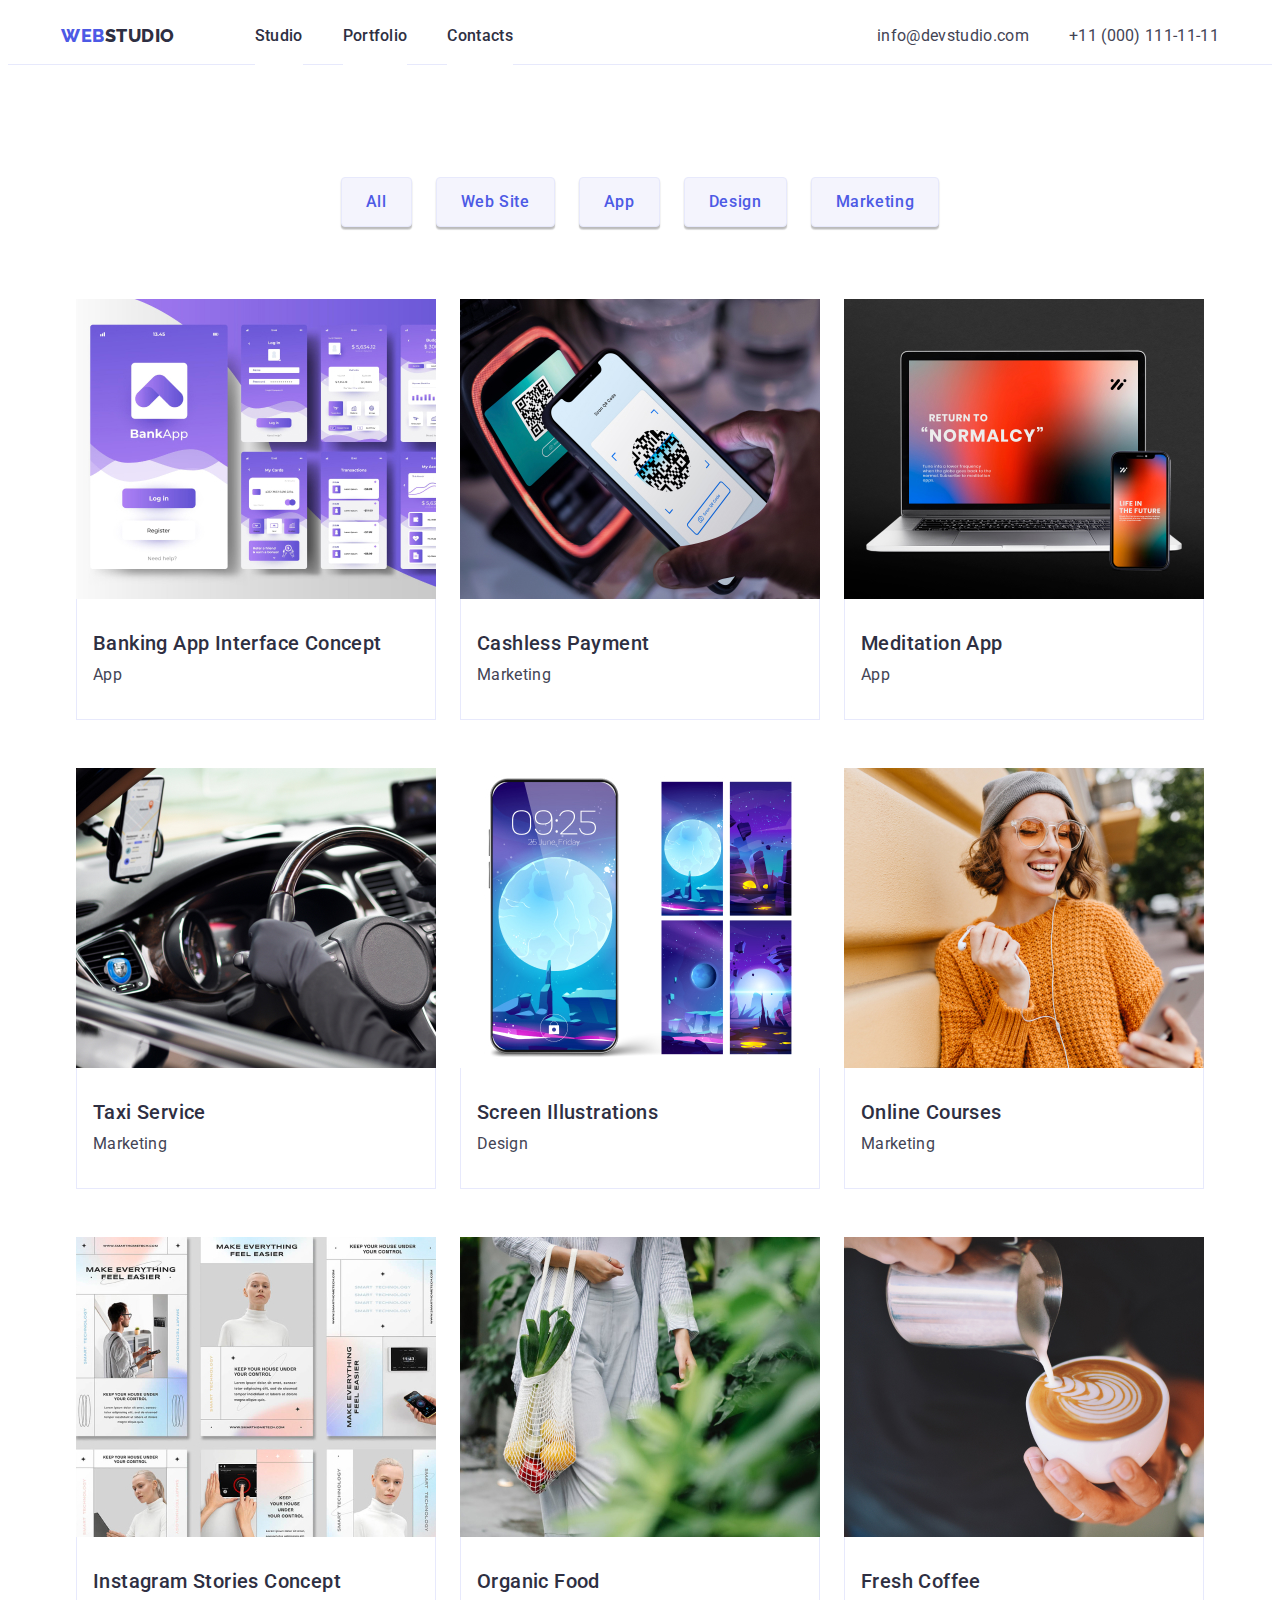
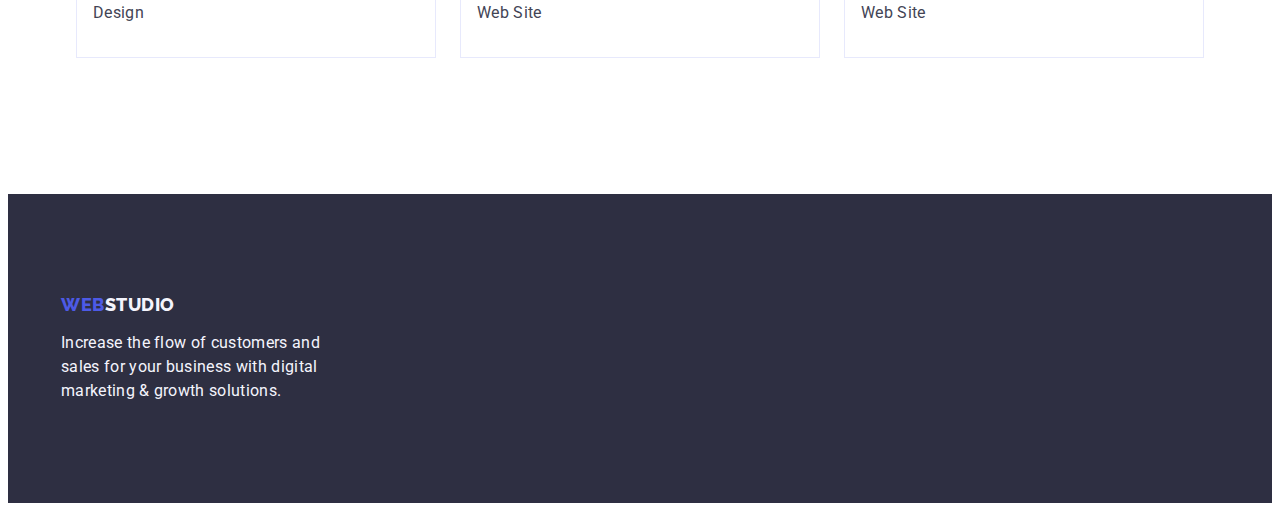
==== portfolio.html @ ab4cda4c "Initial commit" ====
<!DOCTYPE html>
<html lang="en">
  <head>
    <meta charset="UTF-8" />
    <meta name="viewport" content="width=device-width, initial-scale=1.0" />
    <title>Portfolio</title>
    <link
      rel="stylesheet"
      href="https://cdnjs.cloudflare.com/ajax/libs/modern-normalize/2.0.0/modern-normalize.min.css"
      integrity="sha512-4xo8blKMVCiXpTaLzQSLSw3KFOVPWhm/TRtuPVc4WG6kUgjH6J03IBuG7JZPkcWMxJ5huwaBpOpnwYElP/m6wg=="
      crossorigin="anonymous"
      referrerpolicy="no-referrer"
    />
    <!--
    <link rel="stylesheet" href="./css/modern-normalize.css" />
    -->
    <link rel="preconnect" href="https://fonts.googleapis.com" />
    <link rel="preconnect" href="https://fonts.gstatic.com" crossorigin />
    <link
      href="https://fonts.googleapis.com/css2?family=Raleway:wght@800&family=Roboto:wght@400;500;700&display=swap"
      rel="stylesheet"
    />
    <link rel="stylesheet" href="./css/styles.css" />
  </head>
  <body>
    <header class="header-line">
      <div class="container page-header">
        <nav class="page-nav">
          <a class="logo link" href="./index.html">
            WEB<span class="studio">Studio</span>
          </a>
          <ul class="list menu">
            <li><a class="link header-menu" href="./index.html">Studio</a></li>
            <li>
              <a class="link header-menu" href="./portfolio.html">Portfolio</a>
            </li>
            <li><a class="link header-menu" href="">Contacts</a></li>
          </ul>
        </nav>
        <address>
          <ul class="address list">
            <li>
              <a class="link address-color" href="mailto:info@devstudio.com"
                >info@devstudio.com</a
              >
            </li>
            <li>
              <a class="link address-color" href="tel:+110001111111"
                >+11 (000) 111-11-11</a
              >
            </li>
          </ul>
        </address>
      </div>
    </header>

    <main>
      <section class="portfolio">
        <div class="container">
          <h1 class="visually-hidden">Filter</h1>
          <ul class="list filter-flex">
            <li><button class="filter-button" type="button">All</button></li>
            <li>
              <button class="filter-button" type="button">Web Site</button>
            </li>
            <li><button class="filter-button" type="button">App</button></li>
            <li><button class="filter-button" type="button">Design</button></li>
            <li>
              <button class="filter-button" type="button">Marketing</button>
            </li>
          </ul>
          <ul class="list portfolio-flex">
            <li class="portfolio-pic">
              <a class="link" href=""
                ><img
                  src="./images/bankapp.jpg"
                  width="360"
                  alt="Banking App"
                />
                <div class="portfolio-item">
                  <h2 class="portfolio-headline">
                    Banking App Interface Concept
                  </h2>
                  <p class="portfolio-text">App</p>
                </div></a
              >
            </li>
            <li class="portfolio-pic">
              <a class="link" href=""
                ><img src="./images/cashpay.jpg" width="360" alt="Marketing" />
                <div class="portfolio-item">
                  <h2 class="portfolio-headline">Cashless Payment</h2>
                  <p class="portfolio-text">Marketing</p>
                </div></a
              >
            </li>
            <li class="portfolio-pic">
              <a class="link" href=""
                ><img
                  src="./images/mediapp.jpg"
                  width="360"
                  alt="Meditation App"
                />
                <div class="portfolio-item">
                  <h2 class="portfolio-headline">Meditation App</h2>
                  <p class="portfolio-text">App</p>
                </div></a
              >
            </li>
            <li class="portfolio-pic">
              <a class="link" href=""
                ><img
                  src="./images/taxiserv.jpg"
                  width="360"
                  alt="Taxi Service"
                />
                <div class="portfolio-item">
                  <h2 class="portfolio-headline">Taxi Service</h2>
                  <p class="portfolio-text">Marketing</p>
                </div></a
              >
            </li>
            <li class="portfolio-pic">
              <a class="link" href=""
                ><img
                  src="./images/screenillustration.jpg"
                  width="360"
                  alt="Screen Illustrations"
                />
                <div class="portfolio-item">
                  <h2 class="portfolio-headline">Screen Illustrations</h2>
                  <p class="portfolio-text">Design</p>
                </div></a
              >
            </li>
            <li class="portfolio-pic">
              <a class="link" href=""
                ><img
                  src="./images/courses.jpg"
                  width="360"
                  alt="Online Courses"
                />
                <div class="portfolio-item">
                  <h2 class="portfolio-headline">Online Courses</h2>
                  <p class="portfolio-text">Marketing</p>
                </div></a
              >
            </li>
            <li class="portfolio-pic">
              <a class="link" href=""
                ><img
                  src="./images/insta.jpg"
                  width="360"
                  alt="Instagram Stories Concept"
                />
                <div class="portfolio-item">
                  <h2 class="portfolio-headline">Instagram Stories Concept</h2>
                  <p class="portfolio-text">Design</p>
                </div></a
              >
            </li>
            <li class="portfolio-pic">
              <a class="link" href=""
                ><img
                  src="./images/orgfood.jpg"
                  width="360"
                  alt="Organic Food"
                />
                <div class="portfolio-item">
                  <h2 class="portfolio-headline">Organic Food</h2>
                  <p class="portfolio-text">Web Site</p>
                </div></a
              >
            </li>
            <li class="portfolio-pic">
              <a class="link" href=""
                ><img
                  src="./images/freshcoffee.jpg"
                  width="360"
                  alt="Fresh Coffee"
                />
                <div class="portfolio-item">
                  <h2 class="portfolio-headline">Fresh Coffee</h2>
                  <p class="portfolio-text">Web Site</p>
                </div></a
              >
            </li>
          </ul>
        </div>
      </section>
    </main>

    <footer class="footer">
      <div class="container">
        <a class="logo link footer-block" href="./index.html">
          WEB<span class="studio-footer">Studio</span>
        </a>
        <p class="footer-text">
          Increase the flow of customers and sales for your business with
          digital marketing & growth solutions.
        </p>
      </div>
    </footer>
  </body>
</html>
---- css/styles.css ----
/* ================ VARIABLES ================ */

:root {
  --global-font: 'Roboto', sans-serif;
  --second-font: 'Raleway', sans-serif;
  --global-text-color: #434455;
  --second-text-color: #2e2f42;
  --background-color-white: #fff;
  --background-color-grey: #f4f4fd;
  --global-color-blue: #4d5ae5;
  --active-button: #404bbf;
  --border-color: #e7e9fc;
}

/* ================ VARIABLES ================ */

/* ================ COMMON ================ */

h1,
h2,
h3,
h4,
p {
  margin-top: 0;
  margin-bottom: 0;
}

ul,
li {
  margin-left: 0;
  margin-right: 0;
  padding-left: 0;
}

img {
  display: block;
}

body {
  font-family: var(--global-font);
  background-color: var(--background-color-white);
  color: var(--global-text-color);
}

.container {
  max-width: 1158px;
  margin: 0 auto;
  padding: 0 15px;
}

.section {
  padding: 120px 0;
}

a:hover,
a:focus {
  color: var(--active-button);
}

.link {
  text-decoration: none;
}

.list {
  list-style-type: none;
}

button {
  cursor: pointer;
  border: none;
  background-color: var(--global-color-blue);
  color: var(--background-color-white);
}

button:hover,
button:focus {
  background-color: var(--active-button);
}

.visually-hidden {
  position: absolute;
  width: 1px;
  height: 1px;
  margin: -1px;
  border: 0;
  padding: 0;
  white-space: nowrap;
  clip-path: inset(100%);
  clip: rect(0 0 0 0);
  overflow: hidden;
}

/* ================ COMMON ================ */

/* ================ COMPONENTS ================ */

.headlines {
  margin-bottom: 72px;
  font-size: 36px;
  font-weight: 700;
  line-height: 1.11;
  letter-spacing: 0.02em;
  text-align: center;
  text-transform: capitalize;
  color: var(--second-text-color);
}

/* ================ COMPONENTS ================ */

.logo {
  margin-right: 76px;
  font-family: var(--second-font);
  font-size: 18px;
  font-weight: 800;
  text-transform: uppercase;
  line-height: 1.17;
  letter-spacing: 0.54px;
  color: var(--global-color-blue);
}

.studio {
  color: var(--second-text-color);
}

.page-header {
  display: flex;
  align-items: center;
  justify-content: space-between;
  max-height: 72px;
}

.page-nav {
  display: flex;
  align-items: center;
  justify-content: space-between;
  width: 452px;
}

.menu {
  display: flex;
  gap: 40px;
}

.header-menu {
  margin-top: 24px;
  margin-bottom: 24px;
  padding: 24px 0;
  font-size: 16px;
  font-weight: 500;
  line-height: 1.5;
  letter-spacing: 0.32px;
  background: var(--background-color-white);
  color: var(--second-text-color);
}

.address {
  display: flex;
  align-items: center;
  gap: 40px;
  font-size: 16px;
  font-weight: 400;
  line-height: 1.5;
  letter-spacing: 0.32px;
  font-style: normal;
}

.address-color {
  color: var(--global-text-color);
}

.header-line {
  margin-left: auto;
  margin-right: auto;
  align-items: center;
  max-width: 1440px;
  border-bottom: 1px solid var(--border-color);
}

.hero-container {
  margin-left: auto;
  margin-right: auto;
  align-items: center;
  max-width: 1440px;
  max-height: 600px;
  padding-top: 188px;
  padding-bottom: 188px;
  background-color: var(--second-text-color);
}

.hero {
  text-align: center;
  color: var(--background-color-white);
}

.hero-headline {
  margin-left: auto;
  margin-right: auto;
  max-width: 496px;
  margin-bottom: 48px;
  font-size: 56px;
  font-weight: 700;
  line-height: 1.07;
  letter-spacing: 0.02em;
}

.hero-button {
  display: block;
  margin: auto;
  min-width: 169px;
  padding: 16px 32px;
  box-shadow: 0px 4px 4px 0px rgba(0, 0, 0, 0.15);
  border-radius: 4px;
  font-family: inherit;
  font-size: 16px;
  line-height: 1.5;
  font-weight: 500;
  letter-spacing: 0.64px;
}

.advantages {
  padding-bottom: 0;
  color: var(--second-text-color);
}

.flex-list {
  display: flex;
  gap: 24px;
  justify-content: center;
}

.advantages-item {
  display: flex;
  flex-direction: column;
}

.advantages-headline {
  margin-bottom: 8px;
  font-size: 20px;
  font-weight: 500;
  line-height: 1.2;
  letter-spacing: 0.02em;
  color: var(--second-text-color);
}

.item {
  flex-basis: auto;
  max-width: 264px;
  font-size: 16px;
  font-weight: 400;
  line-height: 1.5;
  letter-spacing: 0.32px;
  background-color: var(--background-color-white);
  color: var(--global-text-color);
}

.item-background {
  border-radius: 0px 0px 4px 4px;
  background-color: var(--background-color-white);
}

.doing-style {
  border: 1px solid var(--border-color);
}

.team {
  background-color: var(--background-color-grey);
}

.team-headline {
  margin-bottom: 8px;
  font-size: 20px;
  font-weight: 500;
  line-height: 1.2;
  letter-spacing: 0.02em;
  background-color: var(--background-color-white);
  color: var(--second-text-color);
}

.team-container {
  border-radius: 0px 0px 4px 4px;
  box-shadow: 0px 2px 1px 0px rgba(46, 47, 66, 0.08),
    0px 1px 1px 0px rgba(46, 47, 66, 0.16),
    0px 1px 6px 0px rgba(46, 47, 66, 0.08);
  padding: 32px 0;
  text-align: center;
}

.footer {
  padding: 100px 0;
  background-color: var(--second-text-color);
}

.footer-block {
  display: inline-block;
  margin-bottom: 16px;
}

.studio-footer {
  color: var(--background-color-grey);
}

.footer-text {
  max-width: 264px;
  border: 140px 1020px 100px 156px;
  font-size: 16px;
  font-weight: 400;
  line-height: 1.5;
  letter-spacing: 0.32px;
  color: var(--background-color-grey);
}

.portfolio {
  padding-top: 96px;
  padding-bottom: 120px;
}

.filter-flex {
  display: flex;
  align-items: center;
  justify-content: center;
  gap: 24px;
  margin-bottom: 72px;
}

.filter-button {
  padding: 12px 24px;
  border-radius: 4px;
  box-shadow: 0px 2px 2px 0px rgba(0, 0, 0, 0.12),
    0px 2px 1px 0px rgba(0, 0, 0, 0.08), 0px 3px 1px 0px rgba(0, 0, 0, 0.1);
  font-family: var(--global-font);
  font-size: 16px;
  font-weight: 500;
  line-height: 1.5;
  letter-spacing: 0.64px;
  background-color: var(--background-color-grey);
  color: var(--global-color-blue);
  border: 1px solid var(--border-color);
}

.filter-button:hover,
.filter-button:focus {
  border: 1px solid transparent;
  background-color: var(--active-button);
  color: var(--background-color-white);
}

.portfolio-flex {
  display: flex;
  flex-wrap: wrap;
  justify-content: center;
  gap: 24px;
  row-gap: 48px;
}

.portfolio-pic {
  font-size: 20px;
  font-weight: 500;
  line-height: 1.2;
  letter-spacing: 0.02em;
  background-color: var(--background-color-white);
  color: var(--second-text-color);
}

.portfolio-item {
  border: 1px solid var(--border-color);
  border-top: none;
  padding: 32px 16px;
  background-color: var(--background-color-white);
}

.portfolio-headline {
  margin-bottom: 8px;
  font-size: 20px;
  font-weight: 500;
  line-height: 1.2;
  letter-spacing: 0.02em;
  color: var(--second-text-color);
}

.portfolio-text {
  font-size: 16px;
  font-weight: 400;
  line-height: 1.5;
  letter-spacing: 0.32px;
  color: var(--global-text-color);
}
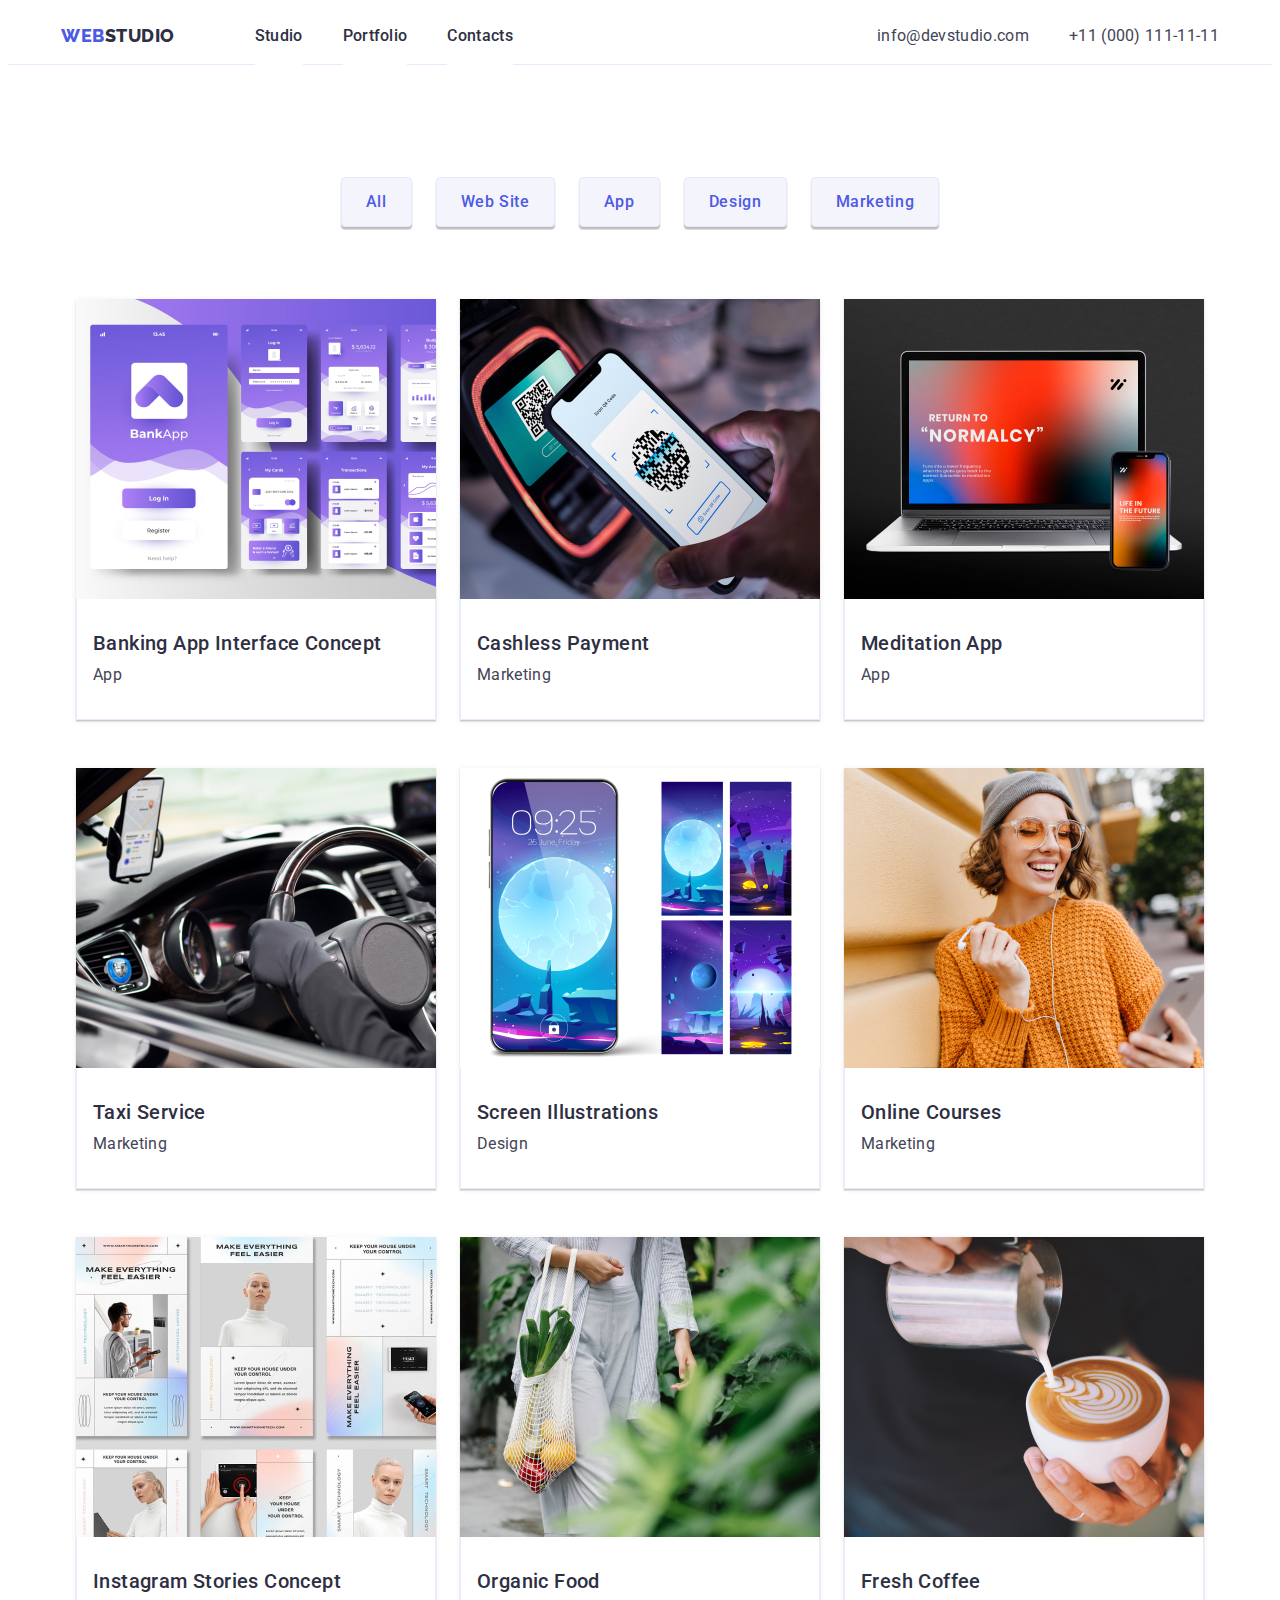
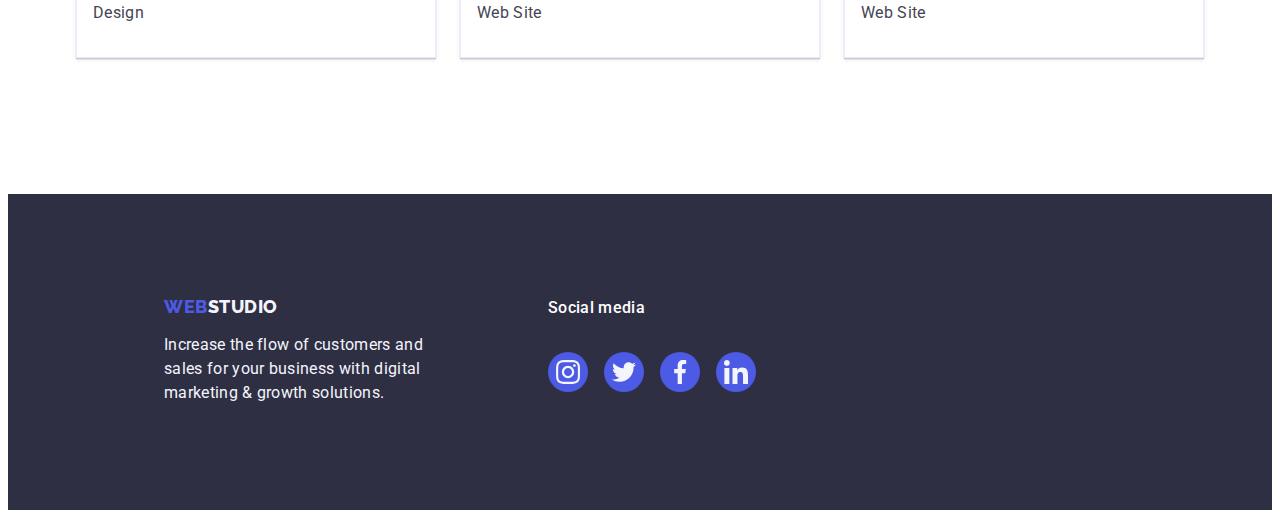
==== commit 6d91d684: "Add box-shadow item portfolio" ====
--- a/portfolio.html
+++ b/portfolio.html
@@ -190,8 +190,8 @@
       </section>
     </main>
 
-    <footer class="footer">
-      <div class="container">
+    <footer class="footer container">
+      <div>
         <a class="logo link footer-block" href="./index.html">
           WEB<span class="studio-footer">Studio</span>
         </a>
@@ -200,6 +200,39 @@
           digital marketing & growth solutions.
         </p>
       </div>
+      <div>
+        <h2 class="footer-social-headline">Social media</h2>
+        <ul class="list footer-social-list">
+          <li class="footer-social-item">
+            <a class="footer-social-link"
+              ><svg width="24" height="24">
+                <use href="./images/sprite.svg#icon-instagram"></use>
+              </svg>
+            </a>
+          </li>
+          <li class="footer-social-item">
+            <a class="footer-social-link"
+              ><svg width="24" height="24">
+                <use href="./images/sprite.svg#icon-twitter"></use>
+              </svg>
+            </a>
+          </li>
+          <li class="footer-social-item">
+            <a class="footer-social-link"
+              ><svg width="24" height="24">
+                <use href="./images/sprite.svg#icon-facebook"></use>
+              </svg>
+            </a>
+          </li>
+          <li class="footer-social-item">
+            <a class="footer-social-link"
+              ><svg width="24" height="24">
+                <use href="./images/sprite.svg#icon-linkedin"></use>
+              </svg>
+            </a>
+          </li>
+        </ul>
+      </div>
     </footer>
   </body>
 </html>
--- a/css/styles.css
+++ b/css/styles.css
@@ -54,6 +54,7 @@
 
 a:hover,
 a:focus {
+  cursor: pointer;
   color: var(--active-button);
 }
 
@@ -177,14 +178,21 @@
 }
 
 .hero-container {
+  display: flex;
   margin-left: auto;
   margin-right: auto;
-  align-items: center;
   max-width: 1440px;
   max-height: 600px;
   padding-top: 188px;
   padding-bottom: 188px;
-  background-color: var(--second-text-color);
+  background-position: center;
+  background-size: cover;
+  background-repeat: no-repeat;
+  background-image: linear-gradient(
+      rgba(46, 47, 66, 0.7),
+      rgba(46, 47, 66, 0.7)
+    ),
+    url('../images/people-office.jpg');
 }
 
 .hero {
@@ -243,6 +251,7 @@
 }
 
 .item {
+  margin-bottom: 8px;
   flex-basis: auto;
   max-width: 264px;
   font-size: 16px;
@@ -258,11 +267,24 @@
   background-color: var(--background-color-white);
 }
 
+.second-section-icon {
+  display: flex;
+  align-items: center;
+  justify-content: center;
+  margin-bottom: 8px;
+  border-radius: 4px;
+  background-color: var(--background-color-grey);
+  height: 112px;
+}
+
 .doing-style {
   border: 1px solid var(--border-color);
 }
 
 .team {
+  margin-left: auto;
+  margin-right: auto;
+  max-width: 1440px;
   background-color: var(--background-color-grey);
 }
 
@@ -285,13 +307,84 @@
   text-align: center;
 }
 
+.social-list {
+  display: flex;
+  justify-content: center;
+  gap: 24px;
+}
+
+.social-item {
+  width: 40px;
+  height: 40px;
+}
+
+.social-link {
+  display: flex;
+  justify-content: center;
+  align-items: center;
+  border-radius: 50%;
+  fill: var(--background-color-grey);
+  background-color: var(--global-color-blue);
+  width: 100%;
+  height: 100%;
+}
+
+.social-link:hover,
+.social-link:focus {
+  background-color: var(--active-button);
+}
+
+.section-customers {
+  margin-top: 120px;
+  margin-bottom: 120px;
+  margin-left: auto;
+  margin-right: auto;
+  max-width: 1440px;
+}
+
+.customers-list {
+  display: flex;
+  gap: 24px;
+  align-items: center;
+  justify-content: center;
+}
+
+.customers-link {
+  display: flex;
+  align-items: center;
+  justify-content: center;
+  width: 168px;
+  height: 88px;
+  border-radius: 4px;
+  border: 1px solid #8e8f99;
+}
+
+.customers-icon {
+  fill: #8e8f99;
+}
+
+.customers-link:hover,
+.customers-link:focus {
+  border: 1px solid var(--active-button);
+}
+
+.customers-link:hover .customers-icon,
+.customers-link:focus .customers-icon {
+  fill: var(--active-button);
+}
+
 .footer {
-  padding: 100px 0;
+  display: flex;
+  padding: 102px 0;
+  margin-left: auto;
+  margin-right: auto;
+  max-width: 1440px;
   background-color: var(--second-text-color);
 }
 
 .footer-block {
   display: inline-block;
+  margin-left: 156px;
   margin-bottom: 16px;
 }
 
@@ -300,6 +393,7 @@
 }
 
 .footer-text {
+  margin-left: 156px;
   max-width: 264px;
   border: 140px 1020px 100px 156px;
   font-size: 16px;
@@ -307,6 +401,46 @@
   line-height: 1.5;
   letter-spacing: 0.32px;
   color: var(--background-color-grey);
+}
+
+.footer-social-headline {
+  display: inline-block;
+  margin-left: 120px;
+  margin-bottom: 16px;
+  font-size: 16px;
+  font-weight: 500;
+  line-height: 1.5;
+  letter-spacing: 0.32px;
+  color: var(--background-color-white);
+}
+
+.footer-social-list {
+  display: flex;
+  justify-content: center;
+  gap: 16px;
+  margin-left: 120px;
+}
+
+.footer-social-item {
+  width: 40px;
+  height: 40px;
+}
+
+.footer-social-link {
+  display: flex;
+  justify-content: center;
+  align-items: center;
+  border-radius: 50%;
+  fill: var(--background-color-grey);
+  background-color: var(--global-color-blue);
+  color: var(--background-color-grey);
+  width: 100%;
+  height: 100%;
+}
+
+.footer-social-link:hover,
+.footer-social-link:focus {
+  background-color: var(--active-button);
 }
 
 .portfolio {
@@ -359,6 +493,9 @@
   letter-spacing: 0.02em;
   background-color: var(--background-color-white);
   color: var(--second-text-color);
+  box-shadow: 0px 2px 1px 0px rgba(46, 47, 66, 0.08),
+    0px 1px 1px 0px rgba(46, 47, 66, 0.16),
+    0px 1px 6px 0px rgba(46, 47, 66, 0.08);
 }
 
 .portfolio-item {
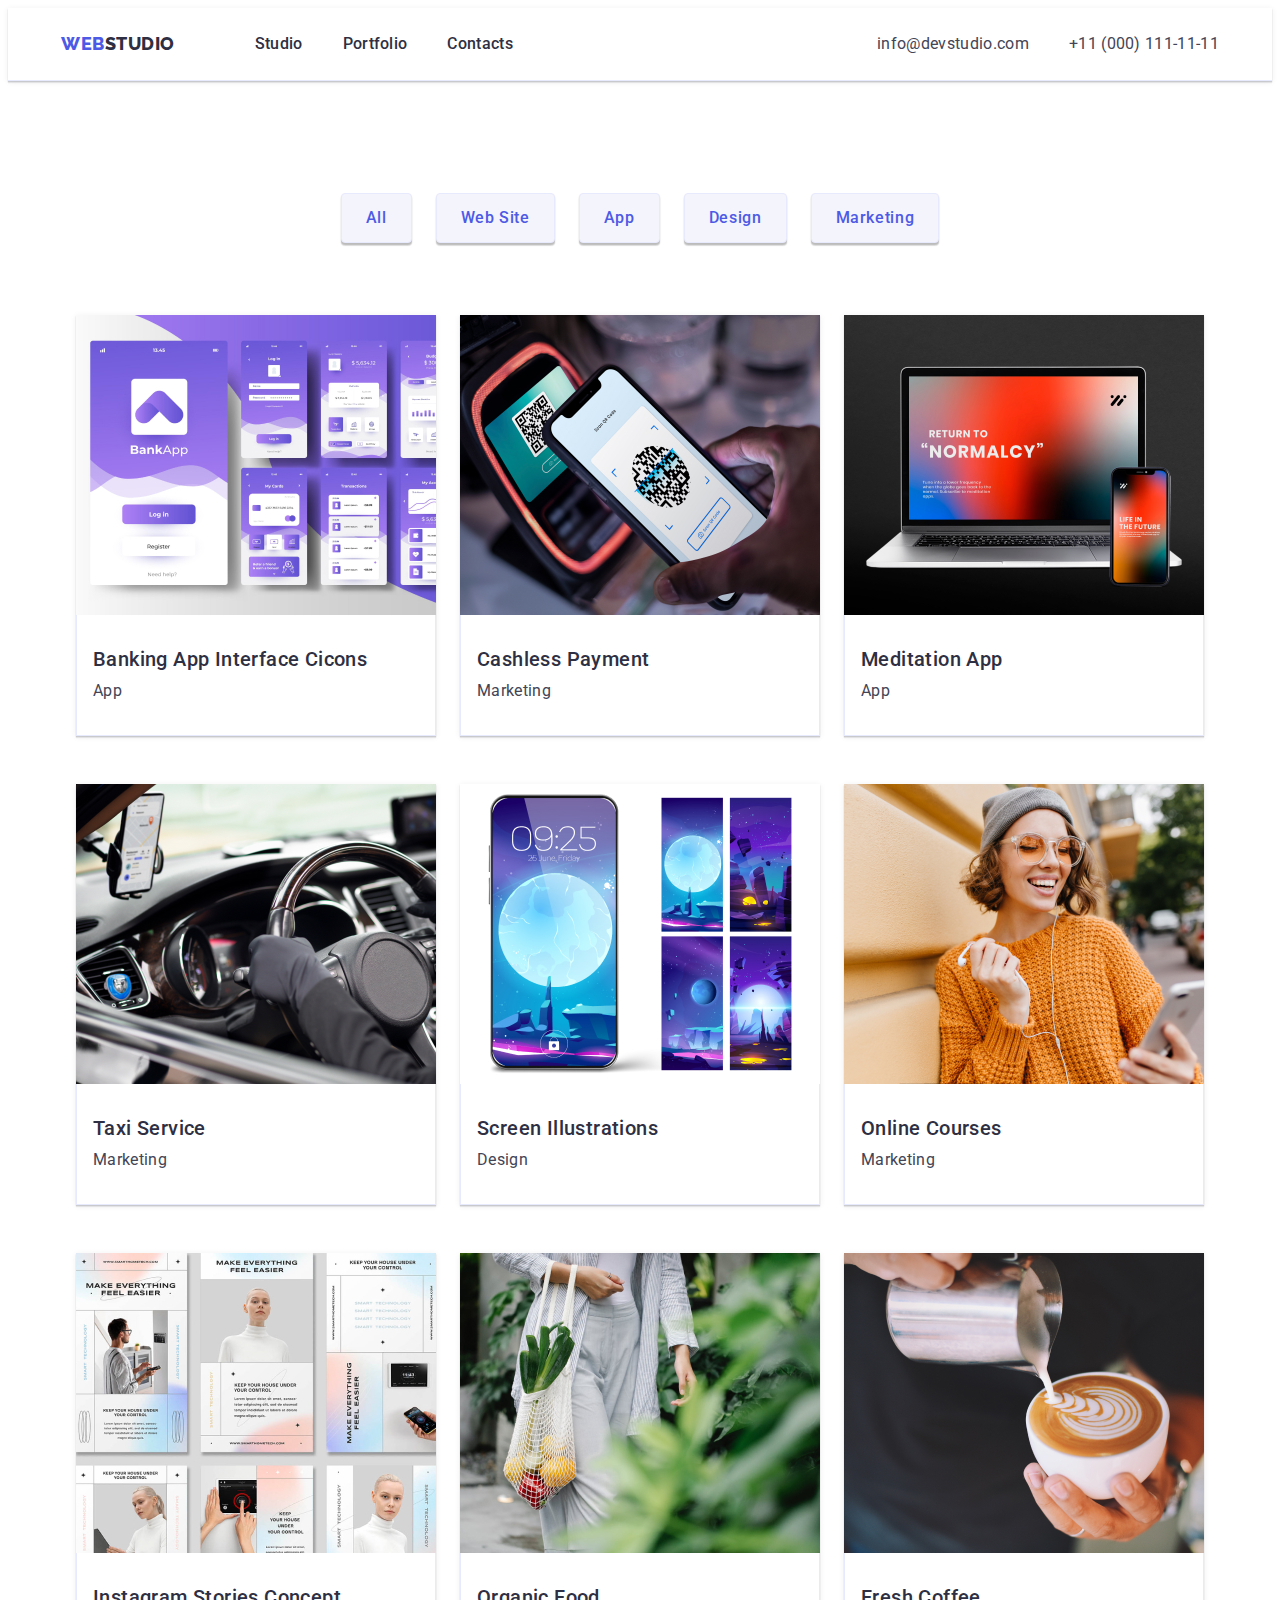
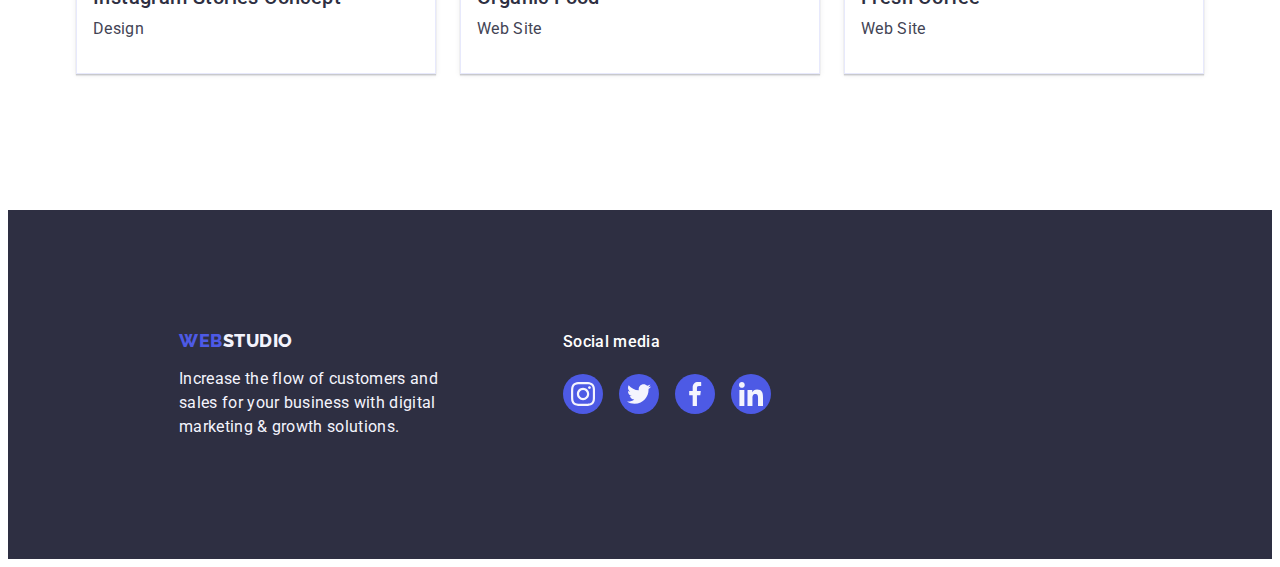
==== commit cbb6fd6f: "Fix footer add shadow portfolio" ====
--- a/portfolio.html
+++ b/portfolio.html
@@ -71,7 +71,7 @@
           </ul>
           <ul class="list portfolio-flex">
             <li class="portfolio-pic">
-              <a class="link" href=""
+              <a class="link portfolio-link" href=""
                 ><img
                   src="./images/bankapp.jpg"
                   width="360"
@@ -79,14 +79,14 @@
                 />
                 <div class="portfolio-item">
                   <h2 class="portfolio-headline">
-                    Banking App Interface Concept
+                    Banking App Interface Cicons
                   </h2>
                   <p class="portfolio-text">App</p>
                 </div></a
               >
             </li>
             <li class="portfolio-pic">
-              <a class="link" href=""
+              <a class="link portfolio-link" href=""
                 ><img src="./images/cashpay.jpg" width="360" alt="Marketing" />
                 <div class="portfolio-item">
                   <h2 class="portfolio-headline">Cashless Payment</h2>
@@ -95,7 +95,7 @@
               >
             </li>
             <li class="portfolio-pic">
-              <a class="link" href=""
+              <a class="link portfolio-link" href=""
                 ><img
                   src="./images/mediapp.jpg"
                   width="360"
@@ -108,7 +108,7 @@
               >
             </li>
             <li class="portfolio-pic">
-              <a class="link" href=""
+              <a class="link portfolio-link" href=""
                 ><img
                   src="./images/taxiserv.jpg"
                   width="360"
@@ -121,7 +121,7 @@
               >
             </li>
             <li class="portfolio-pic">
-              <a class="link" href=""
+              <a class="link portfolio-link" href=""
                 ><img
                   src="./images/screenillustration.jpg"
                   width="360"
@@ -134,7 +134,7 @@
               >
             </li>
             <li class="portfolio-pic">
-              <a class="link" href=""
+              <a class="link portfolio-link" href=""
                 ><img
                   src="./images/courses.jpg"
                   width="360"
@@ -147,7 +147,7 @@
               >
             </li>
             <li class="portfolio-pic">
-              <a class="link" href=""
+              <a class="link portfolio-link" href=""
                 ><img
                   src="./images/insta.jpg"
                   width="360"
@@ -160,7 +160,7 @@
               >
             </li>
             <li class="portfolio-pic">
-              <a class="link" href=""
+              <a class="link portfolio-link" href=""
                 ><img
                   src="./images/orgfood.jpg"
                   width="360"
@@ -173,7 +173,7 @@
               >
             </li>
             <li class="portfolio-pic">
-              <a class="link" href=""
+              <a class="link portfolio-link" href=""
                 ><img
                   src="./images/freshcoffee.jpg"
                   width="360"
@@ -191,47 +191,49 @@
     </main>
 
     <footer class="footer container">
-      <div>
-        <a class="logo link footer-block" href="./index.html">
-          WEB<span class="studio-footer">Studio</span>
-        </a>
-        <p class="footer-text">
-          Increase the flow of customers and sales for your business with
-          digital marketing & growth solutions.
-        </p>
-      </div>
-      <div>
-        <h2 class="footer-social-headline">Social media</h2>
-        <ul class="list footer-social-list">
-          <li class="footer-social-item">
-            <a class="footer-social-link"
-              ><svg width="24" height="24">
-                <use href="./images/sprite.svg#icon-instagram"></use>
-              </svg>
-            </a>
-          </li>
-          <li class="footer-social-item">
-            <a class="footer-social-link"
-              ><svg width="24" height="24">
-                <use href="./images/sprite.svg#icon-twitter"></use>
-              </svg>
-            </a>
-          </li>
-          <li class="footer-social-item">
-            <a class="footer-social-link"
-              ><svg width="24" height="24">
-                <use href="./images/sprite.svg#icon-facebook"></use>
-              </svg>
-            </a>
-          </li>
-          <li class="footer-social-item">
-            <a class="footer-social-link"
-              ><svg width="24" height="24">
-                <use href="./images/sprite.svg#icon-linkedin"></use>
-              </svg>
-            </a>
-          </li>
-        </ul>
+      <div class="footer-conteiner">
+        <div class="footer-block">
+          <a class="logo link" href="./index.html">
+            WEB<span class="studio-footer">Studio</span>
+          </a>
+          <p class="footer-text">
+            Increase the flow of customers and sales for your business with
+            digital marketing & growth solutions.
+          </p>
+        </div>
+        <div>
+          <p class="footer-social-headline">Social media</p>
+          <ul class="list footer-social-list">
+            <li class="footer-social-item">
+              <a class="footer-social-link"
+                ><svg class="footer-social-icon" width="24" height="24">
+                  <use href="./images/icons.svg#icon-instagram"></use>
+                </svg>
+              </a>
+            </li>
+            <li class="footer-social-item">
+              <a class="footer-social-link"
+                ><svg class="footer-social-icon" width="24" height="24">
+                  <use href="./images/icons.svg#icon-twitter"></use>
+                </svg>
+              </a>
+            </li>
+            <li class="footer-social-item">
+              <a class="footer-social-link"
+                ><svg class="footer-social-icon" width="24" height="24">
+                  <use href="./images/icons.svg#icon-facebook"></use>
+                </svg>
+              </a>
+            </li>
+            <li class="footer-social-item">
+              <a class="footer-social-link"
+                ><svg class="footer-social-icon" width="24" height="24">
+                  <use href="./images/icons.svg#icon-linkedin"></use>
+                </svg>
+              </a>
+            </li>
+          </ul>
+        </div>
       </div>
     </footer>
   </body>
--- a/css/styles.css
+++ b/css/styles.css
@@ -10,6 +10,7 @@
   --global-color-blue: #4d5ae5;
   --active-button: #404bbf;
   --border-color: #e7e9fc;
+  --currentColor: #8e8f99;
 }
 
 /* ================ VARIABLES ================ */
@@ -127,7 +128,7 @@
   display: flex;
   align-items: center;
   justify-content: space-between;
-  max-height: 72px;
+  height: 72px;
 }
 
 .page-nav {
@@ -175,6 +176,8 @@
   align-items: center;
   max-width: 1440px;
   border-bottom: 1px solid var(--border-color);
+  box-shadow: 0px 2px 1px rgba(46, 47, 66, 0.08),
+    0px 1px 1px rgba(46, 47, 66, 0.16), 0px 1px 6px rgba(46, 47, 66, 0.08);
 }
 
 .hero-container {
@@ -265,6 +268,8 @@
 .item-background {
   border-radius: 0px 0px 4px 4px;
   background-color: var(--background-color-white);
+  box-shadow: 0px 1px 6px rgba(46, 47, 66, 0.08),
+    0px 1px 1px rgba(46, 47, 66, 0.16), 0px 2px 1px rgba(46, 47, 66, 0.08);
 }
 
 .second-section-icon {
@@ -323,20 +328,23 @@
   justify-content: center;
   align-items: center;
   border-radius: 50%;
-  fill: var(--background-color-grey);
   background-color: var(--global-color-blue);
   width: 100%;
   height: 100%;
 }
 
+.social-icon {
+  fill: var(--background-color-grey);
+}
+
 .social-link:hover,
 .social-link:focus {
   background-color: var(--active-button);
 }
 
 .section-customers {
-  margin-top: 120px;
-  margin-bottom: 120px;
+  padding-top: 120px;
+  padding-bottom: 120px;
   margin-left: auto;
   margin-right: auto;
   max-width: 1440px;
@@ -349,18 +357,23 @@
   justify-content: center;
 }
 
-.customers-link {
-  display: flex;
-  align-items: center;
-  justify-content: center;
+.customers {
   width: 168px;
   height: 88px;
+}
+
+.customers-link {
+  display: flex;
+  align-items: center;
+  justify-content: center;
+  width: 100%;
+  height: 100%;
   border-radius: 4px;
-  border: 1px solid #8e8f99;
+  border: 1px solid var(--currentColor);
 }
 
 .customers-icon {
-  fill: #8e8f99;
+  fill: var(--currentColor);
 }
 
 .customers-link:hover,
@@ -374,18 +387,23 @@
 }
 
 .footer {
-  display: flex;
-  padding: 102px 0;
   margin-left: auto;
   margin-right: auto;
   max-width: 1440px;
   background-color: var(--second-text-color);
 }
 
+.footer-conteiner {
+  display: flex;
+  align-items: baseline;
+}
+
 .footer-block {
   display: inline-block;
+  margin-top: 120px;
+  margin-bottom: 120px;
+  margin-right: 120px;
   margin-left: 156px;
-  margin-bottom: 16px;
 }
 
 .studio-footer {
@@ -393,7 +411,7 @@
 }
 
 .footer-text {
-  margin-left: 156px;
+  margin-top: 16px;
   max-width: 264px;
   border: 140px 1020px 100px 156px;
   font-size: 16px;
@@ -405,11 +423,10 @@
 
 .footer-social-headline {
   display: inline-block;
-  margin-left: 120px;
   margin-bottom: 16px;
   font-size: 16px;
   font-weight: 500;
-  line-height: 1.5;
+  line-height: 0.02em;
   letter-spacing: 0.32px;
   color: var(--background-color-white);
 }
@@ -418,7 +435,6 @@
   display: flex;
   justify-content: center;
   gap: 16px;
-  margin-left: 120px;
 }
 
 .footer-social-item {
@@ -426,21 +442,30 @@
   height: 40px;
 }
 
+.footer-social {
+  display: flex;
+  justify-content: center;
+  align-items: center;
+}
+
 .footer-social-link {
   display: flex;
   justify-content: center;
   align-items: center;
   border-radius: 50%;
-  fill: var(--background-color-grey);
   background-color: var(--global-color-blue);
   color: var(--background-color-grey);
   width: 100%;
   height: 100%;
 }
 
+.footer-social-icon {
+  fill: var(--background-color-grey);
+}
+
 .footer-social-link:hover,
 .footer-social-link:focus {
-  background-color: var(--active-button);
+  background-color: #31d0aa;
 }
 
 .portfolio {
@@ -486,6 +511,16 @@
   row-gap: 48px;
 }
 
+.portfolio-link {
+  display: block;
+}
+
+.portfolio-link:hover,
+.portfolio-link:focus {
+  box-shadow: 0px 1px 6px rgba(46, 47, 66, 0.08),
+    0px 1px 1px rgba(46, 47, 66, 0.16), 0px 2px 1px rgba(46, 47, 66, 0.08);
+}
+
 .portfolio-pic {
   font-size: 20px;
   font-weight: 500;
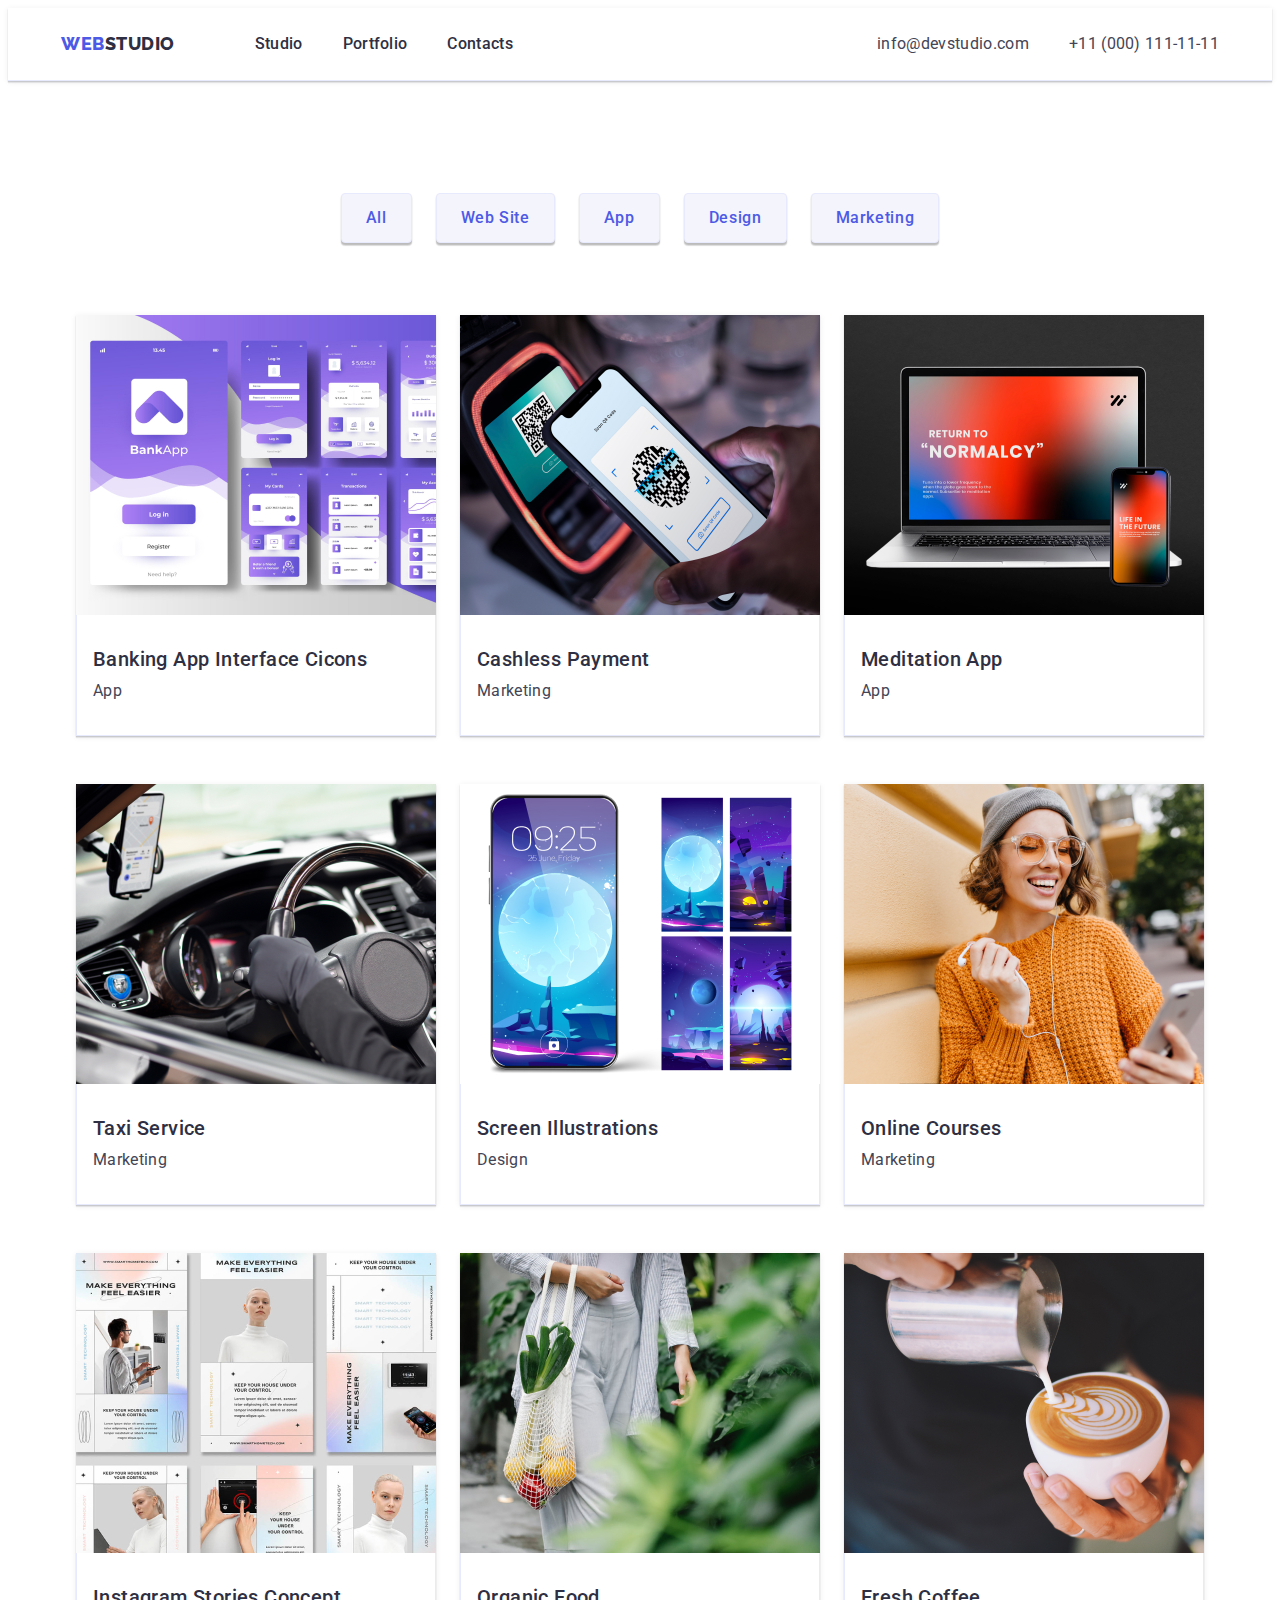
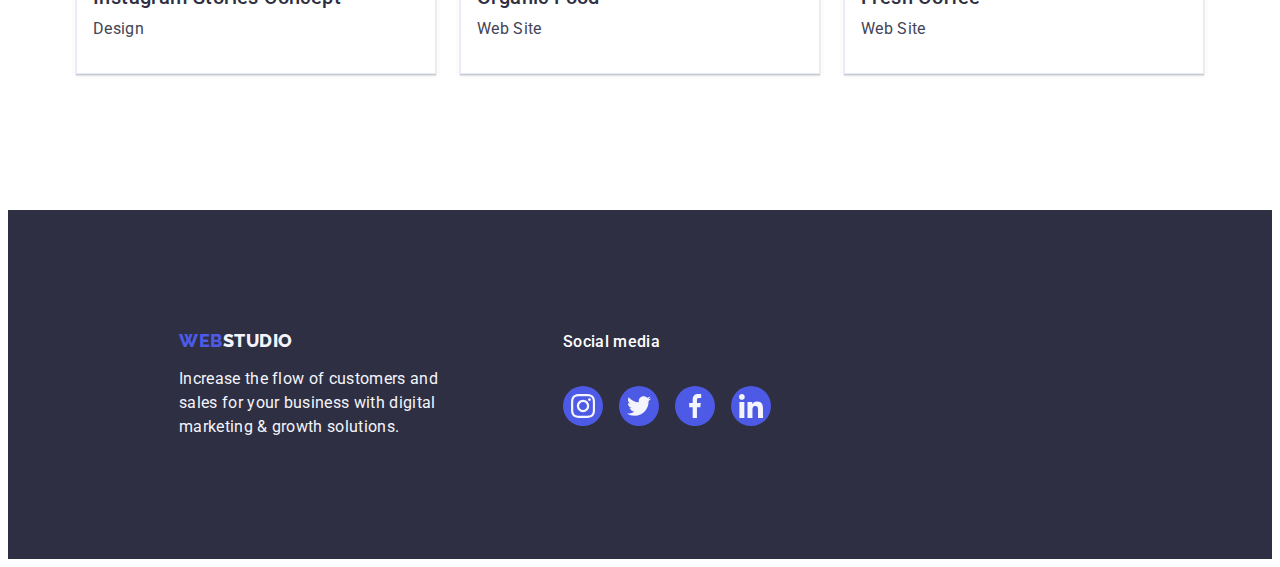
==== commit 63304262: "Fix slyle.css" ====
--- a/portfolio.html
+++ b/portfolio.html
@@ -192,7 +192,7 @@
 
     <footer class="footer container">
       <div class="footer-conteiner">
-        <div class="footer-block">
+        <div class="footer-logo">
           <a class="logo link" href="./index.html">
             WEB<span class="studio-footer">Studio</span>
           </a>
--- a/css/styles.css
+++ b/css/styles.css
@@ -56,7 +56,6 @@
 a:hover,
 a:focus {
   cursor: pointer;
-  color: var(--active-button);
 }
 
 .link {
@@ -120,6 +119,11 @@
   color: var(--global-color-blue);
 }
 
+.logo:hover,
+.logo:focus {
+  color: var(--active-button);
+}
+
 .studio {
   color: var(--second-text-color);
 }
@@ -155,6 +159,11 @@
   color: var(--second-text-color);
 }
 
+.header-menu:hover,
+.header-menu:focus {
+  color: var(--active-button);
+}
+
 .address {
   display: flex;
   align-items: center;
@@ -168,6 +177,11 @@
 
 .address-color {
   color: var(--global-text-color);
+}
+
+.address-color:hover,
+.address-color:focus {
+  color: var(--active-button);
 }
 
 .header-line {
@@ -328,16 +342,19 @@
   justify-content: center;
   align-items: center;
   border-radius: 50%;
-  background-color: var(--global-color-blue);
   width: 100%;
   height: 100%;
+  background-color: var(--global-color-blue);
 }
 
 .social-icon {
   fill: var(--background-color-grey);
 }
 
-.social-link:hover,
+.social-link:hover {
+  background-color: var(--active-button);
+}
+
 .social-link:focus {
   background-color: var(--active-button);
 }
@@ -370,6 +387,7 @@
   height: 100%;
   border-radius: 4px;
   border: 1px solid var(--currentColor);
+  color: var(--currentColor);
 }
 
 .customers-icon {
@@ -396,13 +414,14 @@
 .footer-conteiner {
   display: flex;
   align-items: baseline;
-}
-
-.footer-block {
+  margin-right: 120px;
+}
+
+.footer-logo {
   display: inline-block;
+  margin-right: 120px;
   margin-top: 120px;
   margin-bottom: 120px;
-  margin-right: 120px;
   margin-left: 156px;
 }
 
@@ -426,8 +445,8 @@
   margin-bottom: 16px;
   font-size: 16px;
   font-weight: 500;
-  line-height: 0.02em;
-  letter-spacing: 0.32px;
+  line-height: 1.5;
+  letter-spacing: 0.02em;
   color: var(--background-color-white);
 }
 
@@ -463,7 +482,10 @@
   fill: var(--background-color-grey);
 }
 
-.footer-social-link:hover,
+.footer-social-link:hover {
+  background-color: #31d0aa;
+}
+
 .footer-social-link:focus {
   background-color: #31d0aa;
 }
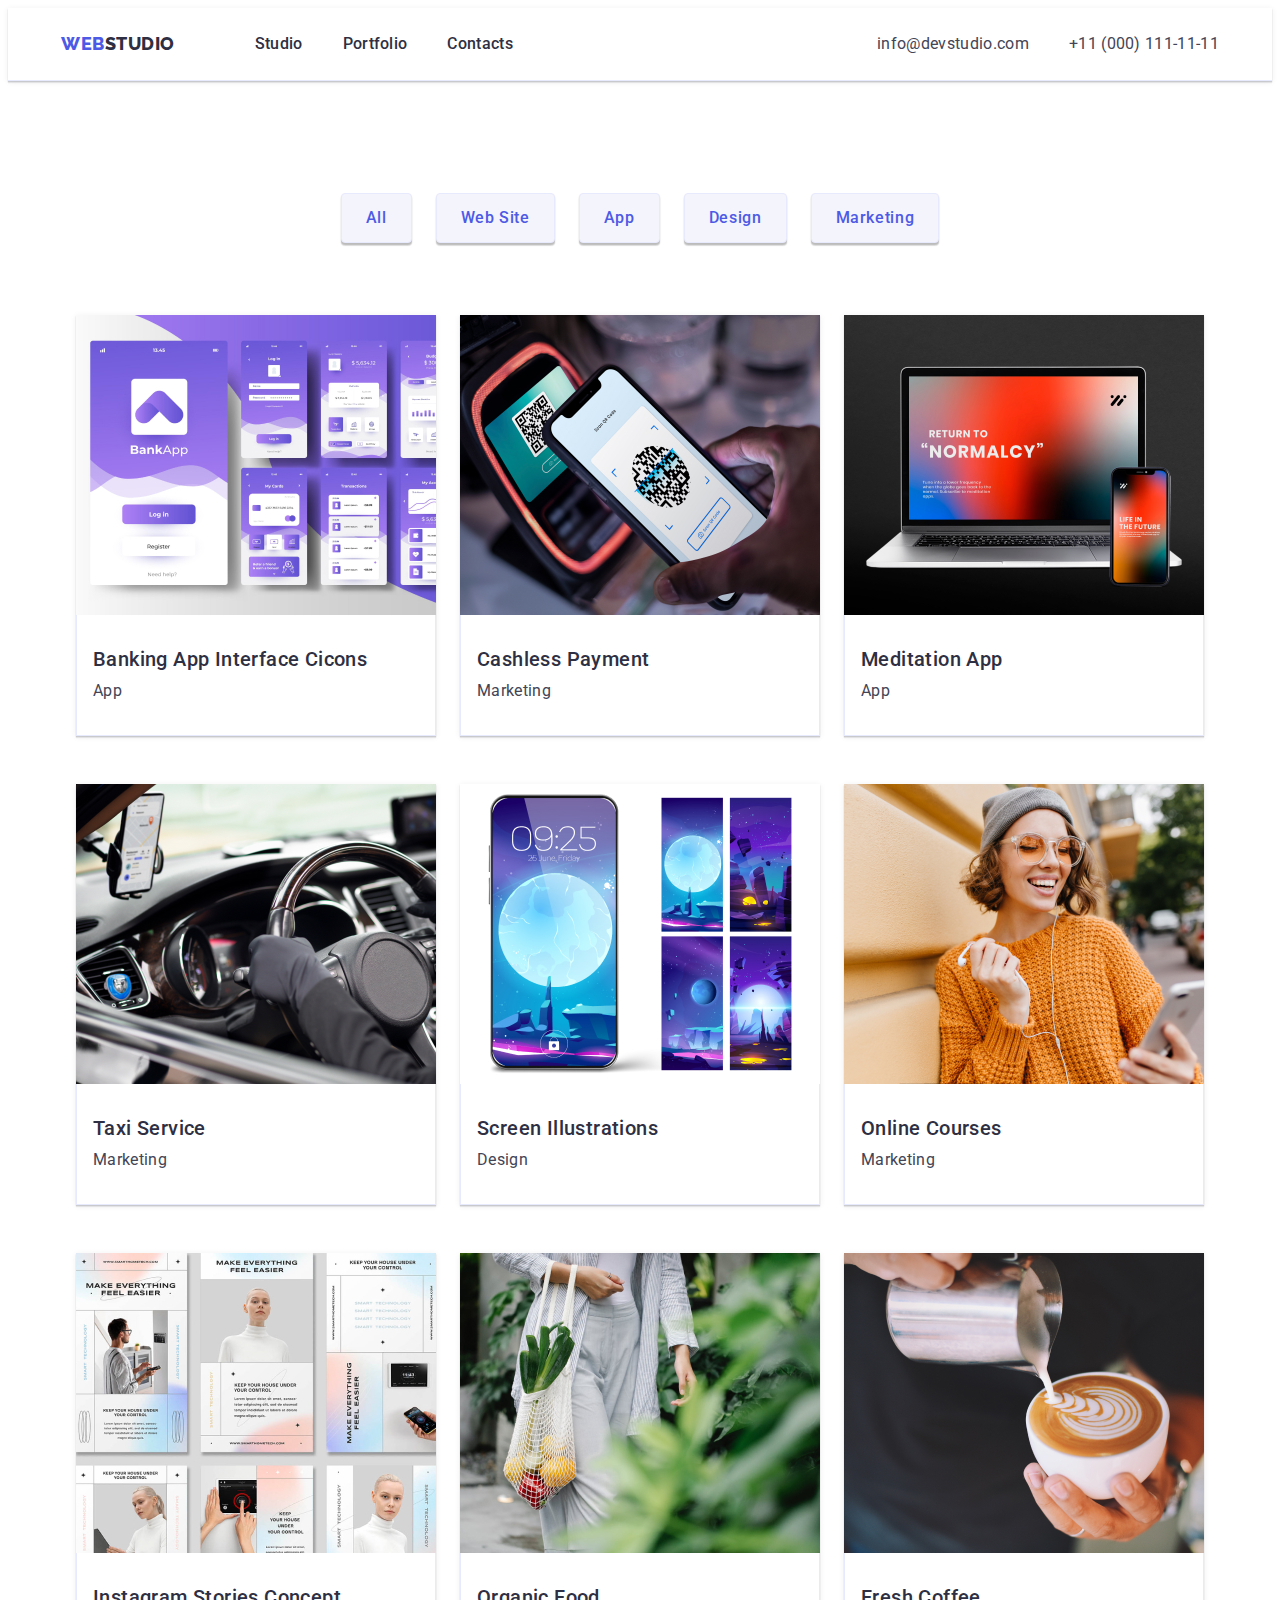
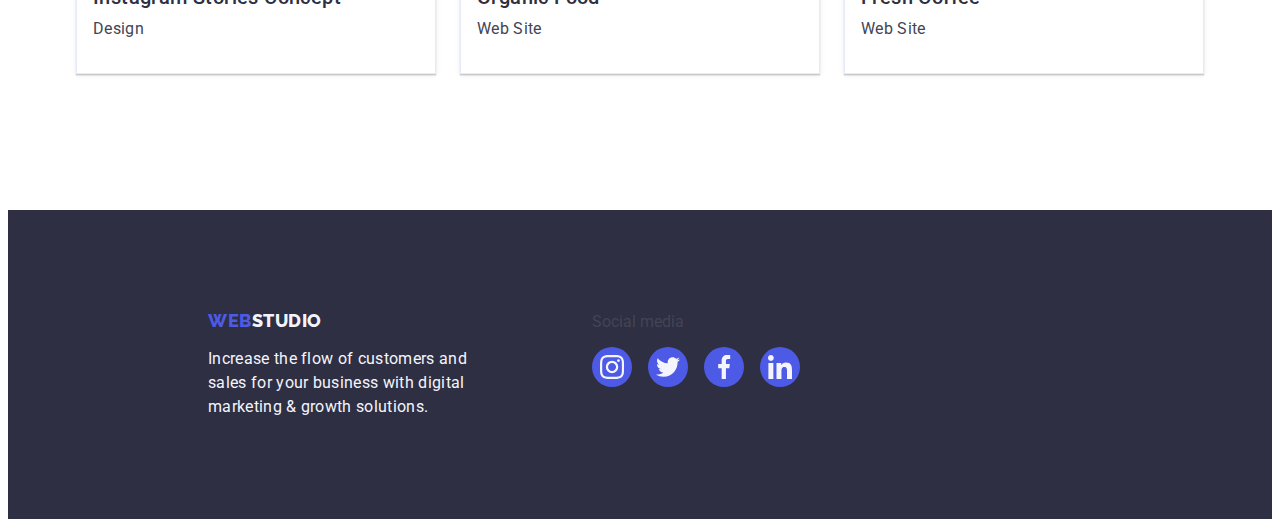
==== commit 799ed32e: "fix paddings footer" ====
--- a/portfolio.html
+++ b/portfolio.html
@@ -190,7 +190,7 @@
       </section>
     </main>
 
-    <footer class="footer container">
+    <footer class="footer">
       <div class="footer-conteiner">
         <div class="footer-logo">
           <a class="logo link" href="./index.html">
--- a/css/styles.css
+++ b/css/styles.css
@@ -10,7 +10,7 @@
   --global-color-blue: #4d5ae5;
   --active-button: #404bbf;
   --border-color: #e7e9fc;
-  --currentColor: #8e8f99;
+  --icon-color: #8e8f99;
 }
 
 /* ================ VARIABLES ================ */
@@ -66,16 +66,16 @@
   list-style-type: none;
 }
 
+button:hover,
+button:focus {
+  background-color: var(--active-button);
+}
+
 button {
   cursor: pointer;
   border: none;
   background-color: var(--global-color-blue);
   color: var(--background-color-white);
-}
-
-button:hover,
-button:focus {
-  background-color: var(--active-button);
 }
 
 .visually-hidden {
@@ -108,6 +108,11 @@
 
 /* ================ COMPONENTS ================ */
 
+.logo:hover,
+.logo:focus {
+  color: var(--active-button);
+}
+
 .logo {
   margin-right: 76px;
   font-family: var(--second-font);
@@ -119,11 +124,6 @@
   color: var(--global-color-blue);
 }
 
-.logo:hover,
-.logo:focus {
-  color: var(--active-button);
-}
-
 .studio {
   color: var(--second-text-color);
 }
@@ -145,6 +145,11 @@
 .menu {
   display: flex;
   gap: 40px;
+}
+
+.header-menu:hover,
+.header-menu:focus {
+  color: var(--active-button);
 }
 
 .header-menu {
@@ -159,11 +164,6 @@
   color: var(--second-text-color);
 }
 
-.header-menu:hover,
-.header-menu:focus {
-  color: var(--active-button);
-}
-
 .address {
   display: flex;
   align-items: center;
@@ -173,15 +173,15 @@
   line-height: 1.5;
   letter-spacing: 0.32px;
   font-style: normal;
-}
-
-.address-color {
-  color: var(--global-text-color);
 }
 
 .address-color:hover,
 .address-color:focus {
   color: var(--active-button);
+}
+
+.address-color {
+  color: var(--global-text-color);
 }
 
 .header-line {
@@ -337,6 +337,11 @@
   height: 40px;
 }
 
+.social-link:hover,
+.social-link:focus {
+  background-color: var(--active-button);
+}
+
 .social-link {
   display: flex;
   justify-content: center;
@@ -349,14 +354,6 @@
 
 .social-icon {
   fill: var(--background-color-grey);
-}
-
-.social-link:hover {
-  background-color: var(--active-button);
-}
-
-.social-link:focus {
-  background-color: var(--active-button);
 }
 
 .section-customers {
@@ -379,6 +376,21 @@
   height: 88px;
 }
 
+.customers-link:hover,
+.customers-link:focus {
+  border: 1px solid var(--active-button);
+}
+
+.customers-link:hover .customers-icon {
+  fill: var(--active-button);
+  color: var(--active-button);
+}
+
+.customers-link:focus .customers-icon {
+  fill: var(--active-button);
+  color: var(--active-button);
+}
+
 .customers-link {
   display: flex;
   align-items: center;
@@ -386,27 +398,20 @@
   width: 100%;
   height: 100%;
   border-radius: 4px;
-  border: 1px solid var(--currentColor);
-  color: var(--currentColor);
+  border: 1px solid var(--icon-color);
+  color: var(--icon-color);
 }
 
 .customers-icon {
-  fill: var(--currentColor);
-}
-
-.customers-link:hover,
-.customers-link:focus {
-  border: 1px solid var(--active-button);
-}
-
-.customers-link:hover .customers-icon,
-.customers-link:focus .customers-icon {
-  fill: var(--active-button);
+  fill: currentColor;
 }
 
 .footer {
   margin-left: auto;
   margin-right: auto;
+  padding-top: 100px;
+  padding-left: 200px;
+  padding-bottom: 100px;
   max-width: 1440px;
   background-color: var(--second-text-color);
 }
@@ -414,15 +419,10 @@
 .footer-conteiner {
   display: flex;
   align-items: baseline;
+}
+
+.footer-logo {
   margin-right: 120px;
-}
-
-.footer-logo {
-  display: inline-block;
-  margin-right: 120px;
-  margin-top: 120px;
-  margin-bottom: 120px;
-  margin-left: 156px;
 }
 
 .studio-footer {
@@ -440,7 +440,7 @@
   color: var(--background-color-grey);
 }
 
-.footer-social-headline {
+.footer-social {
   display: inline-block;
   margin-bottom: 16px;
   font-size: 16px;
@@ -461,10 +461,12 @@
   height: 40px;
 }
 
-.footer-social {
-  display: flex;
-  justify-content: center;
-  align-items: center;
+.footer-social-link:focus {
+  background-color: #31d0aa;
+}
+
+.footer-social-link:hover {
+  background-color: #31d0aa;
 }
 
 .footer-social-link {
@@ -482,14 +484,6 @@
   fill: var(--background-color-grey);
 }
 
-.footer-social-link:hover {
-  background-color: #31d0aa;
-}
-
-.footer-social-link:focus {
-  background-color: #31d0aa;
-}
-
 .portfolio {
   padding-top: 96px;
   padding-bottom: 120px;
@@ -501,6 +495,13 @@
   justify-content: center;
   gap: 24px;
   margin-bottom: 72px;
+}
+
+.filter-button:hover,
+.filter-button:focus {
+  border: 1px solid transparent;
+  background-color: var(--active-button);
+  color: var(--background-color-white);
 }
 
 .filter-button {
@@ -518,29 +519,22 @@
   border: 1px solid var(--border-color);
 }
 
-.filter-button:hover,
-.filter-button:focus {
-  border: 1px solid transparent;
-  background-color: var(--active-button);
-  color: var(--background-color-white);
-}
-
 .portfolio-flex {
   display: flex;
   flex-wrap: wrap;
   justify-content: center;
   gap: 24px;
   row-gap: 48px;
-}
-
-.portfolio-link {
-  display: block;
 }
 
 .portfolio-link:hover,
 .portfolio-link:focus {
   box-shadow: 0px 1px 6px rgba(46, 47, 66, 0.08),
     0px 1px 1px rgba(46, 47, 66, 0.16), 0px 2px 1px rgba(46, 47, 66, 0.08);
+}
+
+.portfolio-link {
+  display: block;
 }
 
 .portfolio-pic {
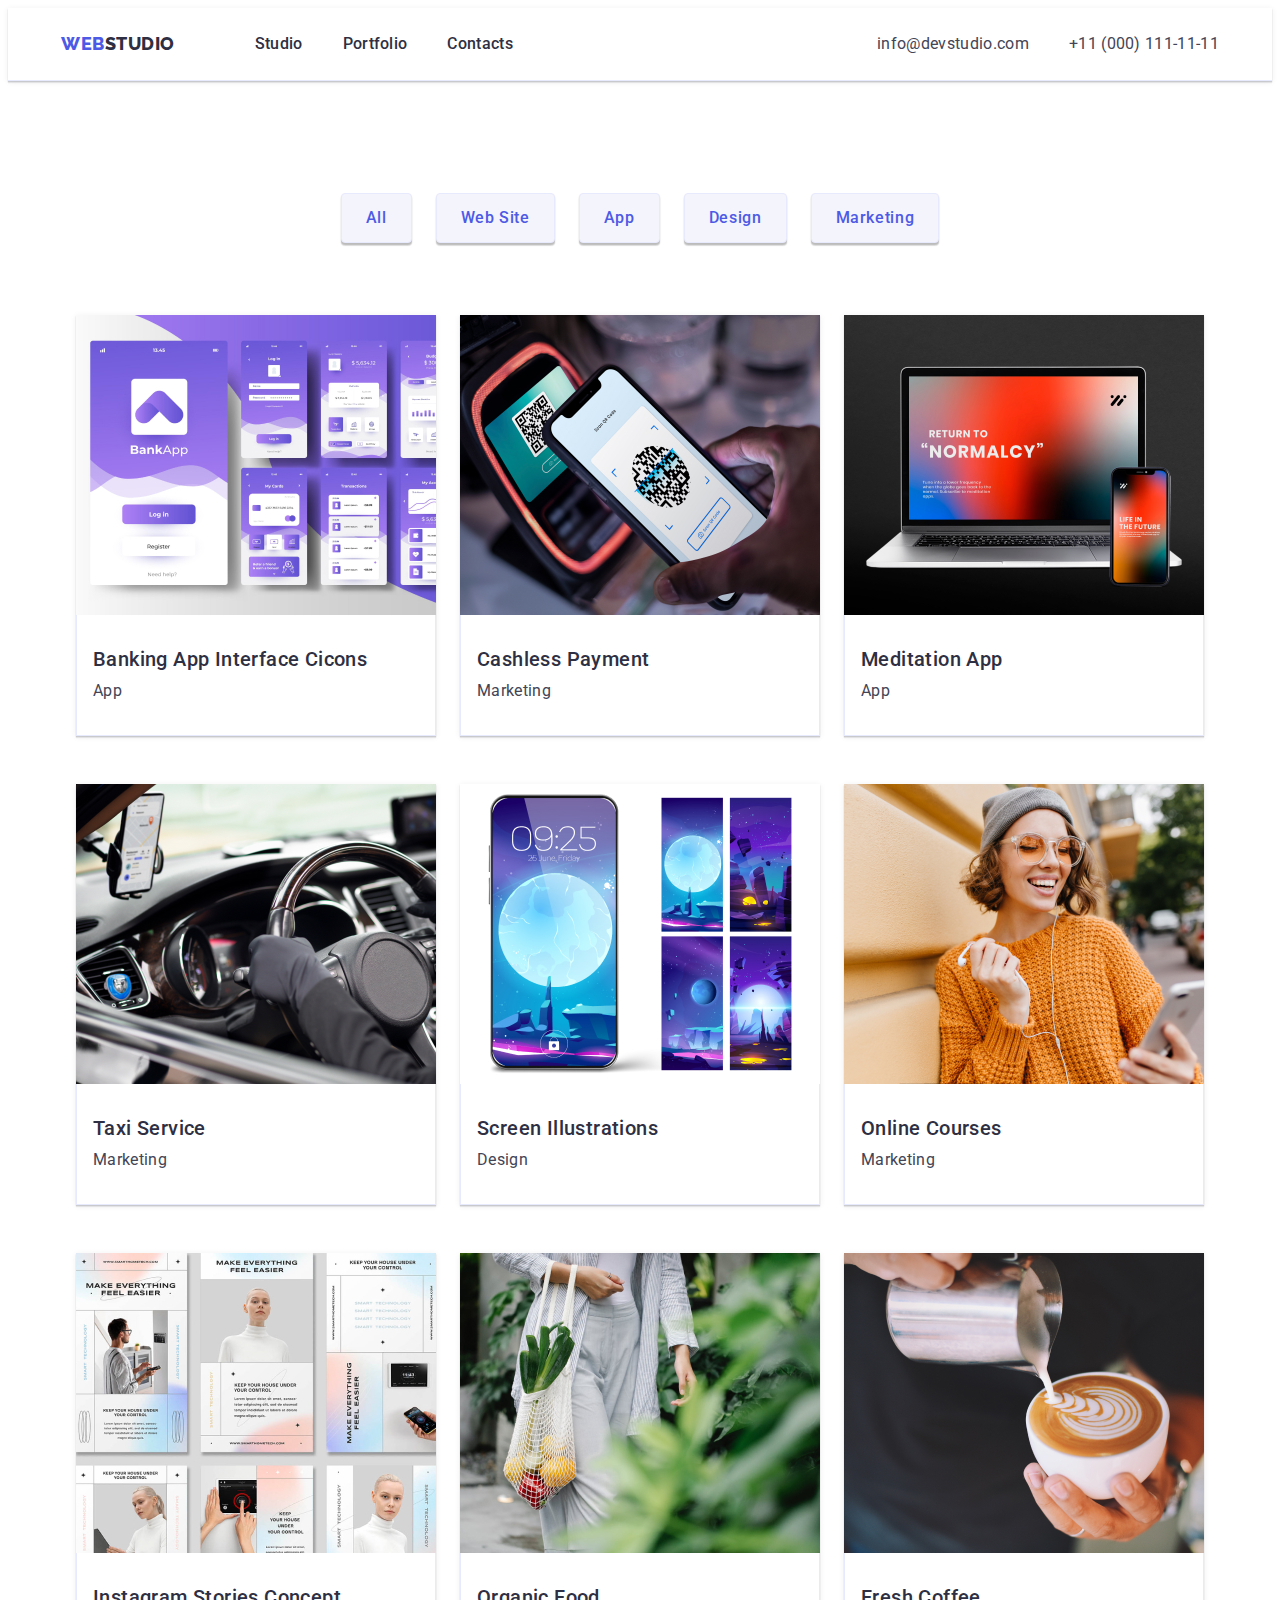
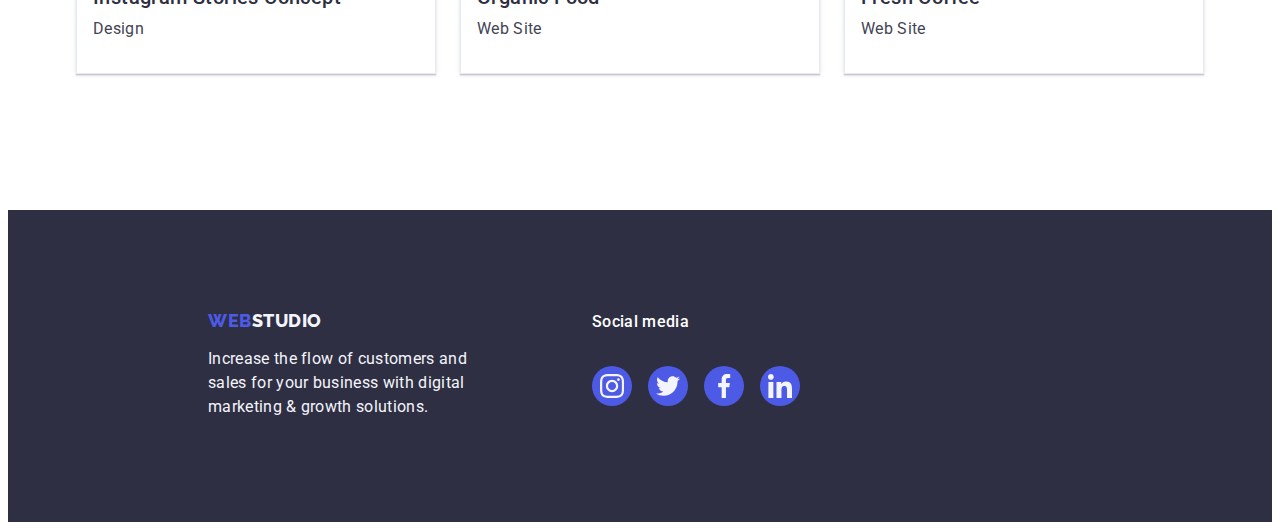
==== commit 0aa6e332: "fix footer social" ====
--- a/portfolio.html
+++ b/portfolio.html
@@ -190,7 +190,7 @@
       </section>
     </main>
 
-    <footer class="footer">
+    <footer class="footer container">
       <div class="footer-conteiner">
         <div class="footer-logo">
           <a class="logo link" href="./index.html">
@@ -202,7 +202,7 @@
           </p>
         </div>
         <div>
-          <p class="footer-social-headline">Social media</p>
+          <p class="footer-social">Social media</p>
           <ul class="list footer-social-list">
             <li class="footer-social-item">
               <a class="footer-social-link"
--- a/css/styles.css
+++ b/css/styles.css
@@ -381,12 +381,8 @@
   border: 1px solid var(--active-button);
 }
 
-.customers-link:hover .customers-icon {
-  fill: var(--active-button);
-  color: var(--active-button);
-}
-
-.customers-link:focus .customers-icon {
+.customers-link:hover,
+.customers-link:focus {
   fill: var(--active-button);
   color: var(--active-button);
 }
@@ -475,7 +471,6 @@
   align-items: center;
   border-radius: 50%;
   background-color: var(--global-color-blue);
-  color: var(--background-color-grey);
   width: 100%;
   height: 100%;
 }
